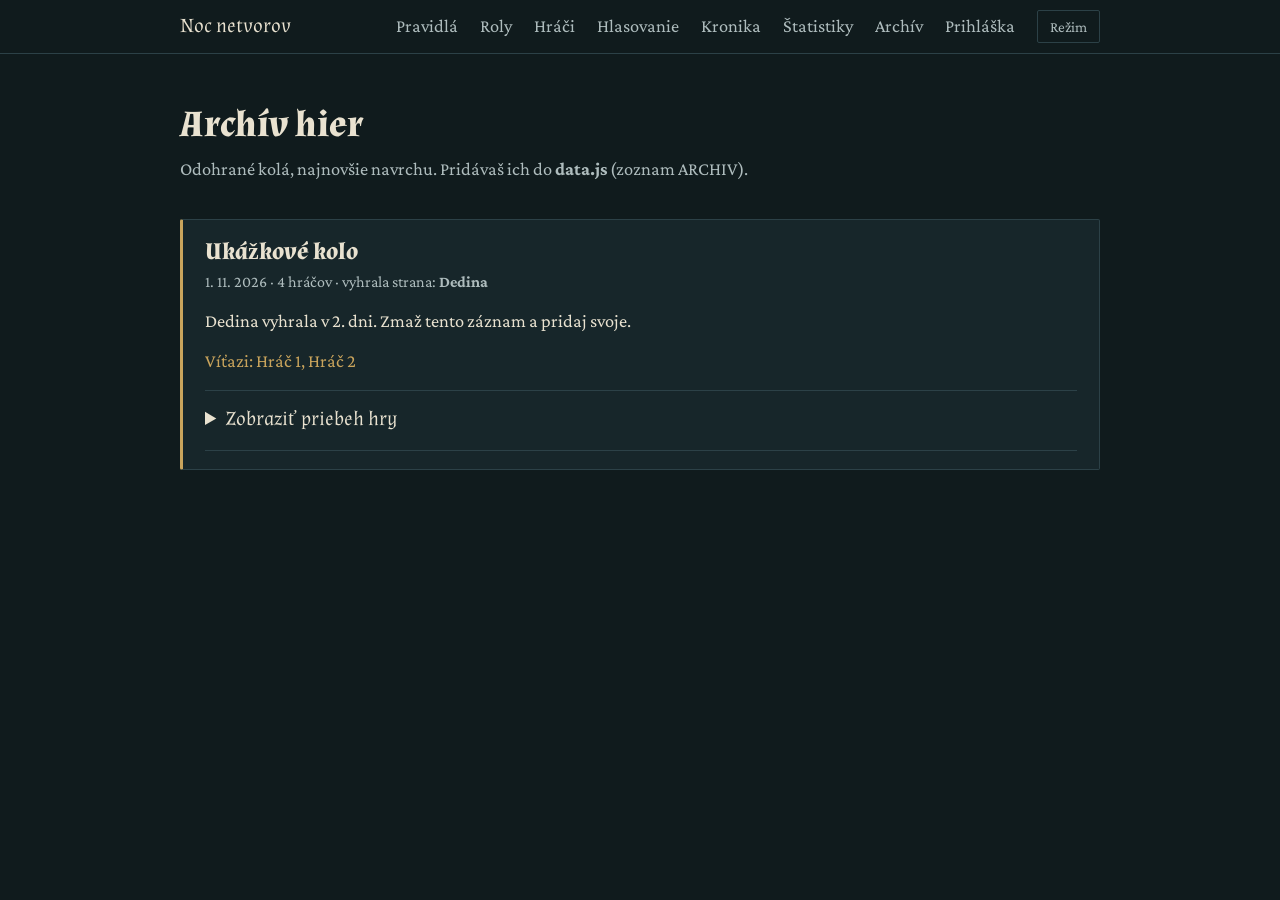
==== archiv.html @ ea5fb538 "Add files via upload" ====
<!DOCTYPE html>
<html lang="sk">
<head>
<meta charset="utf-8">
<meta name="viewport" content="width=device-width, initial-scale=1">
<title>Archív – Noc netvorov</title>
<link rel="icon" href="data:image/svg+xml,<svg xmlns=%27http://www.w3.org/2000/svg%27 viewBox=%270 0 100 100%27><text y=%27.9em%27 font-size=%2790%27>🌕</text></svg>">
<link rel="preconnect" href="https://fonts.googleapis.com">
<link rel="preconnect" href="https://fonts.gstatic.com" crossorigin>
<link href="https://fonts.googleapis.com/css2?family=Almendra:ital,wght@0,400;0,700;1,400&family=Crimson+Pro:wght@400;600&display=swap" rel="stylesheet">
<link rel="stylesheet" href="style.css">
<script src="data.js"></script>
<script src="app.js"></script>
</head>
<body>
<div id="nav"></div>
<section class="prvy-radok" style="border-top:0">
  <div class="wrap">
    <h2>Archív hier</h2>
    <p class="lead">Odohrané kolá, najnovšie navrchu. Pridávaš ich do <b>data.js</b> (zoznam ARCHIV).</p>
        <div id="exp-nastroj" class="poznamka" hidden>
      <b>Nástroj pre moderátora:</b> vytvorí záznam z aktuálnej hry (hráči, roly, hlasy).
      <p><button type="button" class="btn" id="exp-btn">Vytvoriť záznam z aktuálnej hry</button></p>
      <p><button type="button" class="btn druhy" id="zaloha-btn">Stiahnuť zálohu všetkých dát</button></p>
      <p id="exp-info"></p>
      <textarea id="exp-out" rows="14" readonly hidden></textarea>
    </div>
    <div id="archiv"></div>
  </div>
</section>
</body>
</html>
---- style.css ----
:root{
  --noc:#101b1d; --noc2:#17262a; --hmla:#2c4147;
  --kost:#e9e2d0; --striebro:#aebcbd; --krv:#a33b32; --zlato:#c9a45c; --mesiac:#f4f0e2;
  color-scheme: dark;
}
*{box-sizing:border-box}
html{scroll-behavior:smooth;scroll-padding-top:70px}
body{margin:0;background:var(--noc);color:var(--kost);font-family:"Crimson Pro",Georgia,serif;font-size:1.15rem;line-height:1.65}
h1,h2,h3{font-family:Almendra,Georgia,serif;font-weight:700;line-height:1.15;margin:0}
a{color:var(--zlato)}
a:focus-visible,button:focus-visible{outline:2px solid var(--zlato);outline-offset:3px}
.wrap{max-width:960px;margin:0 auto;padding:0 20px}

/* Navigácia */
nav{position:sticky;top:0;z-index:10;background:rgba(16,27,29,.94);border-bottom:1px solid var(--hmla)}
nav .wrap{display:flex;gap:6px 22px;flex-wrap:wrap;align-items:center;padding-top:10px;padding-bottom:10px}
nav b{font-family:Almendra,serif;font-size:1.25rem;margin-right:auto}
nav a{text-decoration:none;color:var(--striebro)}
nav a:hover{color:var(--kost)}

/* Hero */
.hero{position:relative;overflow:hidden;text-align:center;padding:110px 20px 130px;
  background:radial-gradient(ellipse at 50% 0%,var(--hmla),var(--noc) 70%)}
.moon{width:150px;height:150px;border-radius:50%;margin:0 auto 34px;
  background:radial-gradient(circle at 35% 35%,#f4f0e2,#b9c4c3 70%);box-shadow:0 0 70px 14px rgba(174,188,189,.28)}
.hero h1{font-size:clamp(2.8rem,9vw,5.5rem);letter-spacing:.02em}
.hero p{max-width:34ch;margin:18px auto 30px;color:var(--striebro);font-size:1.3rem}
.btn{display:inline-block;padding:12px 28px;background:var(--krv);color:var(--kost);text-decoration:none;font-family:Almendra,serif;font-size:1.15rem;border-radius:2px}
.btn:hover{background:#b94a40}

section{padding:70px 0;border-top:1px solid var(--hmla)}
section h2{font-size:2.3rem;margin-bottom:8px}
.lead{color:var(--striebro);margin:0 0 34px;max-width:60ch}

/* Pravidlá – časová os dňa a noci */
.cas{list-style:none;margin:0;padding:0;border-left:2px solid var(--hmla)}
.cas li{position:relative;padding:0 0 22px 26px}
.cas li::before{content:"";position:absolute;left:-7px;top:9px;width:12px;height:12px;border-radius:50%;background:var(--krv)}
.cas li.den::before{background:var(--zlato)}
.cas time{font-family:Almendra,serif;font-size:1.3rem;display:block}

/* Roly */
.roly{display:grid;grid-template-columns:repeat(auto-fill,minmax(210px,1fr));gap:20px;margin-top:10px}
.rola{background:var(--noc2);border:1px solid var(--hmla);border-radius:3px;overflow:hidden}
.rola .foto{aspect-ratio:4/3;background:var(--hmla);display:grid;place-items:center;color:var(--striebro);font-style:italic}
.rola .foto img{width:100%;height:100%;object-fit:cover;display:block}
.rola div.txt{padding:14px 16px 18px}
.rola h3{font-size:1.35rem}
.rola .tim{font-size:.95rem;margin:2px 0 8px;color:var(--zlato)}
.rola.netvor .tim{color:var(--krv)}
.rola.netvor{border-color:#5b2a27}
.rola p{margin:0;font-size:1.02rem;line-height:1.5}

/* Tabuľka hráčov */
table{width:100%;border-collapse:collapse}
th,td{text-align:left;padding:10px 12px;border-bottom:1px solid var(--hmla)}
th{font-family:Almendra,serif;font-weight:400;color:var(--striebro)}
.mrtvy td{color:#7d8c8d;text-decoration:line-through}
.mrtvy td:last-child{text-decoration:none}
.tbl{overflow-x:auto}

/* Kronika */
.den-zaznam{padding:22px 0;border-bottom:1px solid var(--hmla)}
.den-zaznam h3{font-size:1.5rem;margin-bottom:6px}
.den-zaznam .noc{color:var(--striebro)}
.den-zaznam .poprava{color:var(--krv)}

iframe{width:100%;border:1px solid var(--hmla);border-radius:3px;background:var(--noc2)}
.poznamka{padding:16px 18px;background:var(--noc2);border-left:3px solid var(--zlato);color:var(--striebro)}
footer{padding:40px 0;text-align:center;color:var(--striebro);border-top:1px solid var(--hmla)}

@media (prefers-reduced-motion:reduce){html{scroll-behavior:auto}}

/* Stav hry */
.stav{background:var(--noc2);border-bottom:1px solid var(--hmla)}
.stav .wrap{display:flex;flex-wrap:wrap;gap:10px 40px;justify-content:center;padding-top:22px;padding-bottom:22px;text-align:center}
.stav div span{display:block;color:var(--striebro);font-size:.95rem}
.stav div b{font-family:Almendra,serif;font-size:1.6rem;font-weight:700}
.stav .odpocet{color:var(--zlato)}
/* Filter rolí */
.filter{display:flex;flex-wrap:wrap;gap:8px;margin-bottom:22px}
.filter button{background:none;border:1px solid var(--hmla);color:var(--striebro);padding:6px 16px;font:inherit;border-radius:2px;cursor:pointer}
.filter button[aria-pressed="true"]{background:var(--hmla);color:var(--kost)}
.rola.neutral{border-color:#6b5a30}
.rola.neutral .tim{color:#d9c28a}
.rola[hidden]{display:none}
/* Otázky */
details{border-bottom:1px solid var(--hmla);padding:14px 0}
summary{cursor:pointer;font-family:Almendra,serif;font-size:1.25rem}
details p{margin:10px 0 0;color:var(--striebro)}
.btn.druhy{background:none;border:1px solid var(--striebro);color:var(--kost);margin-left:8px}
.btn.druhy:hover{background:var(--hmla)}
.hero .btn{margin:6px 4px}

/* ===== Svetlý režim ===== */
html[data-theme="svetla"]{
  --noc:#f1ebdc; --noc2:#e6dfcb; --hmla:#cbc1a6;
  --kost:#1e2b2d; --striebro:#4a5b5d; --krv:#9a2e26; --zlato:#7a5a14; --mesiac:#5b4510;
  color-scheme: light;
}
html[data-theme="svetla"] nav{background:rgba(241,235,220,.95)}
.btn{color:#fff}
.btn.druhy{color:var(--kost)}
html[data-theme="svetla"] .moon{background:radial-gradient(circle at 35% 35%,#fffdf4,#d9d2bd 70%);box-shadow:0 0 60px 12px rgba(122,90,20,.18)}

/* ===== Navigácia – nástroje ===== */
nav .logo{font-family:Almendra,serif;font-size:1.25rem;margin-right:auto;color:var(--kost)}
nav .nastroje{display:flex;gap:6px}
nav .nastroje button{background:none;border:1px solid var(--hmla);color:var(--striebro);padding:3px 12px;font:inherit;font-size:.95rem;border-radius:2px;cursor:pointer}
nav .nastroje button[aria-pressed="true"]{background:var(--hmla);color:var(--kost)}
nav b{display:none}

/* ===== Mozaika hráčov v pozadí úvodu ===== */
.hero>*:not(.mozaika){position:relative;z-index:1}
.mozaika{position:absolute;inset:0;z-index:0;display:flex;justify-content:space-between;align-items:center;
  padding:16px 28px;pointer-events:none}
.mozaika .strana{display:grid;grid-template-columns:repeat(2,1fr);gap:14px 12px;width:min(24%,230px)}
.mozaika .strana>a{display:block;text-align:center;min-width:0;pointer-events:auto}
.mozaika .av{width:100%;opacity:.6;transition:opacity .2s,box-shadow .2s,border-color .2s}
.mozaika em{display:block;margin-top:5px;font:normal 400 .9rem/1.2 Almendra,Georgia,serif;color:var(--mesiac);
  text-shadow:0 0 8px rgba(244,240,226,.55),0 0 18px rgba(174,188,189,.35);white-space:nowrap;overflow:hidden;text-overflow:ellipsis}
html[data-theme="svetla"] .mozaika em{text-shadow:0 0 8px rgba(122,90,20,.25)}
.mozaika a:hover .av{opacity:1;border-color:var(--mesiac);box-shadow:0 0 18px 3px rgba(244,240,226,.45)}
.mozaika .mrtvy .av{filter:grayscale(1);opacity:.35}
.mozaika .mrtvy em{color:var(--striebro);text-shadow:none;text-decoration:line-through;opacity:.7}

/* ===== Avatar hráča ===== */
.av{position:relative;display:block;aspect-ratio:1;border-radius:50%;overflow:hidden;background:var(--hmla);border:1px solid var(--hmla)}
.av::before{content:attr(data-i);position:absolute;inset:0;display:grid;place-items:center;font-family:Almendra,serif;font-size:1.6rem;color:var(--striebro)}
.av img{position:absolute;inset:0;width:100%;height:100%;object-fit:cover}
.av.velky{width:110px;margin:0 auto 8px}

/* ===== Hráči ===== */
.hraci-steny{display:grid;grid-template-columns:repeat(auto-fill,minmax(130px,1fr));gap:22px 14px;margin:10px 0 50px;text-align:center}
.hrac b{display:block;font-family:Almendra,serif;font-size:1.1rem}
.hrac small{color:var(--zlato)}
.hrac.mrtvy .av{filter:grayscale(1);opacity:.55}
.hrac.mrtvy b{text-decoration:line-through;color:var(--striebro)}
.hrac.mrtvy small{color:var(--krv)}
.pocet{font-family:Almendra,serif;font-size:1.2rem}
td.pocet{width:90px}
h3{margin:36px 0 10px}

/* ===== Archív ===== */
.archiv-hra{background:var(--noc2);border:1px solid var(--hmla);border-left:3px solid var(--zlato);padding:18px 22px;margin-bottom:18px;border-radius:2px}
.archiv-hra h3{margin:0 0 4px;font-size:1.5rem}
.archiv-hra .meta{color:var(--striebro);font-size:1rem}
.archiv-hra p{margin:10px 0 0}
.archiv-hra .vitazi{color:var(--zlato)}
.prvy-radok{padding-top:50px}

@media (max-width:700px){
  .hero{padding:170px 16px 180px}
  .mozaika{flex-direction:column;justify-content:space-between;align-items:stretch;padding:10px 12px}
  .mozaika .strana{grid-template-columns:repeat(4,1fr);width:100%;gap:8px;justify-items:center}
  .mozaika .strana>a{width:100%;max-width:62px}
  .mozaika em{font-size:.7rem}
}

/* ===== Archív: priebeh hry ===== */
.archiv-hra details.priebeh{margin-top:14px;border-top:1px solid var(--hmla);padding-top:12px}
.archiv-hra h4{font-family:Almendra,serif;font-size:1.15rem;margin:18px 0 8px;color:var(--striebro)}
.archiv-hra .den-zaznam{padding:12px 0}
.archiv-hra .den-zaznam h3{font-size:1.2rem}
.archiv-hra .den-zaznam p{margin:4px 0}
.hlasy-riadok{color:var(--striebro);font-size:1rem}
#exp-out{width:100%;font:.85rem/1.4 ui-monospace,Consolas,monospace;background:var(--noc);color:var(--kost);border:1px solid var(--hmla);padding:10px}

.zmaz{background:none;border:1px solid var(--krv);color:var(--krv);padding:6px 14px;font:inherit;border-radius:2px;cursor:pointer}
.zmaz:hover{background:var(--krv);color:#fff}

/* ===== Dni: obete a hlasovanie ===== */
.den-blok{margin-bottom:34px}
.ranne{padding:12px 16px;background:var(--noc2);border-left:3px solid var(--krv);margin:6px 0 16px}
.obet{font-family:Almendra,serif;font-size:1.15rem;color:var(--krv)}

/* ===== Príbeh ===== */
.den-zaznam p{margin:8px 0;max-width:68ch}

/* ===== Odkazy v mozaike a na stene hráčov ===== */
.mozaika .strana>a{color:inherit;text-decoration:none}
a.hrac{display:block;color:inherit;text-decoration:none}
a.hrac:hover .av{border-color:var(--mesiac);box-shadow:0 0 16px 2px rgba(244,240,226,.35)}
a.hrac:hover b{color:var(--zlato)}

/* ===== Profil hráča ===== */
.profil-hlavicka{display:flex;gap:26px;align-items:center;flex-wrap:wrap;margin-bottom:10px}
.profil-hlavicka .av.velky{width:150px;margin:0}
.profil-hlavicka h2{margin-bottom:6px}
.profil-hlavicka .lead{margin-bottom:10px}
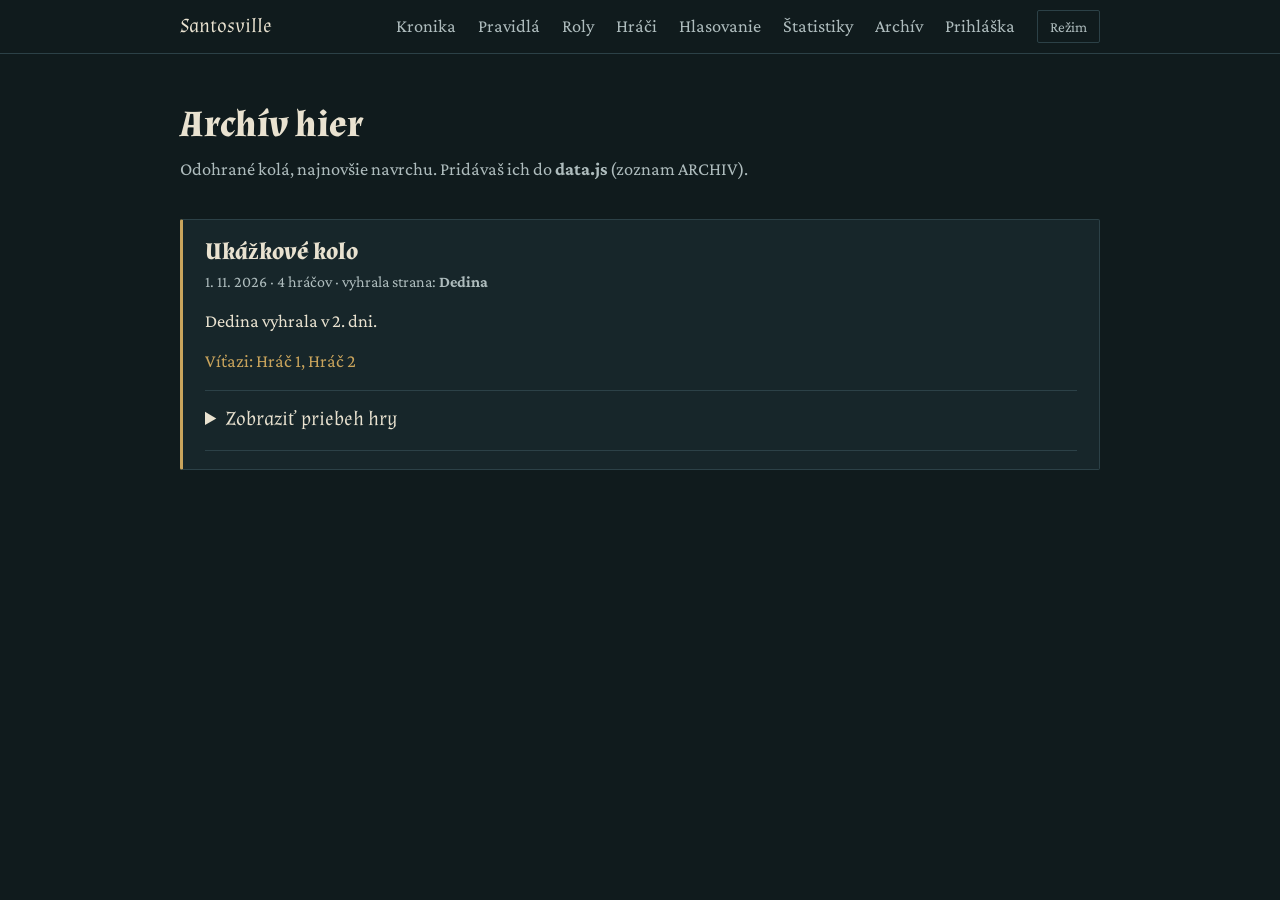
==== commit 394e7145: "Add files via upload" ====
--- a/archiv.html
+++ b/archiv.html
@@ -3,7 +3,7 @@
 <head>
 <meta charset="utf-8">
 <meta name="viewport" content="width=device-width, initial-scale=1">
-<title>Archív – Noc netvorov</title>
+<title>Archív – Santosville</title>
 <link rel="icon" href="data:image/svg+xml,<svg xmlns=%27http://www.w3.org/2000/svg%27 viewBox=%270 0 100 100%27><text y=%27.9em%27 font-size=%2790%27>🌕</text></svg>">
 <link rel="preconnect" href="https://fonts.googleapis.com">
 <link rel="preconnect" href="https://fonts.gstatic.com" crossorigin>
--- a/style.css
+++ b/style.css
@@ -188,3 +188,17 @@
 .profil-hlavicka .av.velky{width:150px;margin:0}
 .profil-hlavicka h2{margin-bottom:6px}
 .profil-hlavicka .lead{margin-bottom:10px}
+
+/* ===== Výber dňa v kronike ===== */
+.kron-vyber{display:inline-flex;align-items:center;gap:10px;margin-bottom:20px;color:var(--striebro)}
+.kron-vyber select{background:var(--noc2);color:var(--kost);border:1px solid var(--hmla);padding:8px 12px;font:inherit;border-radius:2px;max-width:100%}
+
+/* ===== Údaje v profile hráča ===== */
+.profil-info{display:grid;grid-template-columns:max-content 1fr;gap:6px 22px;margin:18px 0 6px;max-width:560px}
+.profil-info dt{font-family:Almendra,serif;color:var(--striebro)}
+.profil-info dd{margin:0}
+.o-mne{max-width:62ch;margin:10px 0 24px;font-style:italic;color:var(--striebro)}
+
+/* Roletka dní v páse so stavom */
+.stav .kron-vyber{flex:0 0 100%;justify-content:center;margin:0 0 4px}
+.stav .kron-vyber select{min-width:min(100%,260px)}
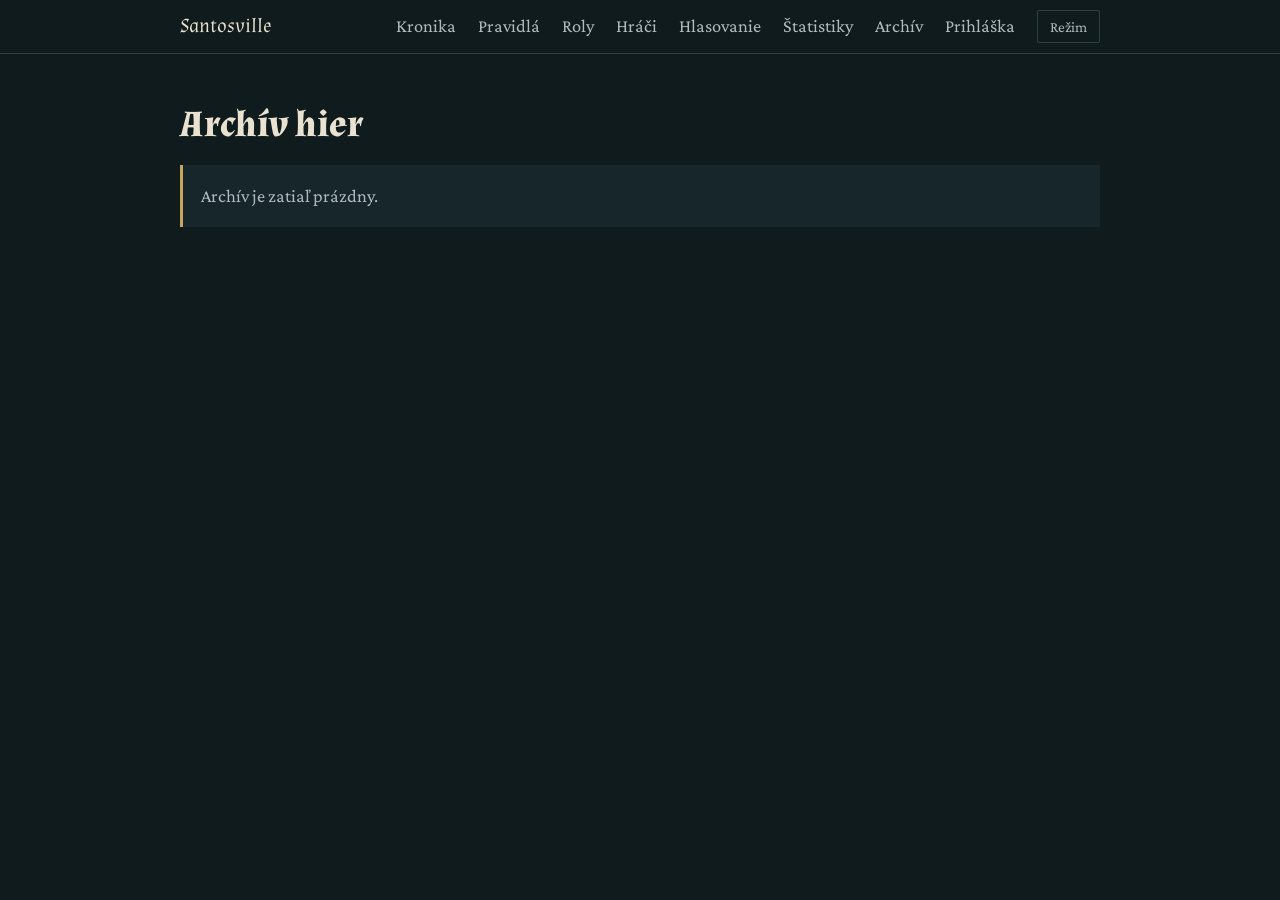
==== commit 0cf9e236: "Add files via upload" ====
--- a/archiv.html
+++ b/archiv.html
@@ -17,7 +17,7 @@
 <section class="prvy-radok" style="border-top:0">
   <div class="wrap">
     <h2>Archív hier</h2>
-    <p class="lead">Odohrané kolá, najnovšie navrchu. Pridávaš ich do <b>data.js</b> (zoznam ARCHIV).</p>
+    <!-- <p class="lead">Odohrané kolá, najnovšie navrchu. Pridávaš ich do <b>data.js</b> (zoznam ARCHIV).</p> -->
         <div id="exp-nastroj" class="poznamka" hidden>
       <b>Nástroj pre moderátora:</b> vytvorí záznam z aktuálnej hry (hráči, roly, hlasy).
       <p><button type="button" class="btn" id="exp-btn">Vytvoriť záznam z aktuálnej hry</button></p>
--- a/style.css
+++ b/style.css
@@ -81,8 +81,10 @@
 .filter{display:flex;flex-wrap:wrap;gap:8px;margin-bottom:22px}
 .filter button{background:none;border:1px solid var(--hmla);color:var(--striebro);padding:6px 16px;font:inherit;border-radius:2px;cursor:pointer}
 .filter button[aria-pressed="true"]{background:var(--hmla);color:var(--kost)}
-.rola.neutral{border-color:#6b5a30}
-.rola.neutral .tim{color:#d9c28a}
+.rola.neutral{border-color:#4d3d73}
+.rola.neutral .tim{color:#b9a2e8}
+html[data-theme="svetla"] .rola.neutral{border-color:#b7a6d6}
+html[data-theme="svetla"] .rola.neutral .tim{color:#5b3f8c}
 .rola[hidden]{display:none}
 /* Otázky */
 details{border-bottom:1px solid var(--hmla);padding:14px 0}
@@ -202,3 +204,32 @@
 /* Roletka dní v páse so stavom */
 .stav .kron-vyber{flex:0 0 100%;justify-content:center;margin:0 0 4px}
 .stav .kron-vyber select{min-width:min(100%,260px)}
+
+/* ===== Roly: zväčšenie a rozsvietenie po nabehnutí myšou ===== */
+.rola{transition:transform .25s ease,box-shadow .25s ease,border-color .25s ease;position:relative}
+.rola .foto{overflow:hidden}
+.rola .foto img{transition:transform .35s ease,filter .35s ease;filter:brightness(.85)}
+.rola:hover,.rola:focus-within{
+  transform:scale(1.04);z-index:2;
+  border-color:var(--zlato);
+  box-shadow:0 0 22px 4px rgba(201,164,92,.35)}
+.rola.netvor:hover,.rola.netvor:focus-within{border-color:var(--krv);box-shadow:0 0 22px 4px rgba(163,59,50,.45)}
+.rola.neutral:hover,.rola.neutral:focus-within{border-color:#b9a2e8;box-shadow:0 0 22px 4px rgba(150,120,220,.45)}
+.rola:hover .foto img,.rola:focus-within .foto img{transform:scale(1.12);filter:brightness(1.12)}
+@media (hover:none){.rola:hover{transform:none}}
+@media (prefers-reduced-motion:reduce){.rola,.rola .foto img{transition:none}}
+
+/* ===== Fotky hráčov: zväčšenie a rozsvietenie po nabehnutí myšou ===== */
+.av{transition:transform .25s ease,box-shadow .25s ease,border-color .25s ease,opacity .25s ease,filter .25s ease}
+.av img{transition:transform .35s ease,filter .35s ease}
+.mozaika .strana>a,a.hrac{position:relative}
+.mozaika .strana>a:hover,.mozaika .strana>a:focus-visible,a.hrac:hover,a.hrac:focus-visible{z-index:2}
+.mozaika a:hover .av,.mozaika a:focus-visible .av,a.hrac:hover .av,a.hrac:focus-visible .av{
+  transform:scale(1.15);opacity:1;border-color:var(--mesiac);
+  box-shadow:0 0 22px 5px rgba(244,240,226,.5)}
+.mozaika a:hover .av img,.mozaika a:focus-visible .av img,a.hrac:hover .av img,a.hrac:focus-visible .av img{
+  transform:scale(1.1);filter:brightness(1.12)}
+/* mŕtvi hráči sa po nabehnutí čiastočne vrátia z šedej */
+.mozaika .mrtvy:hover .av,a.hrac.mrtvy:hover .av{filter:grayscale(.4);opacity:.9}
+@media (hover:none){.mozaika a:hover .av,a.hrac:hover .av{transform:none}}
+@media (prefers-reduced-motion:reduce){.av,.av img{transition:none}}
